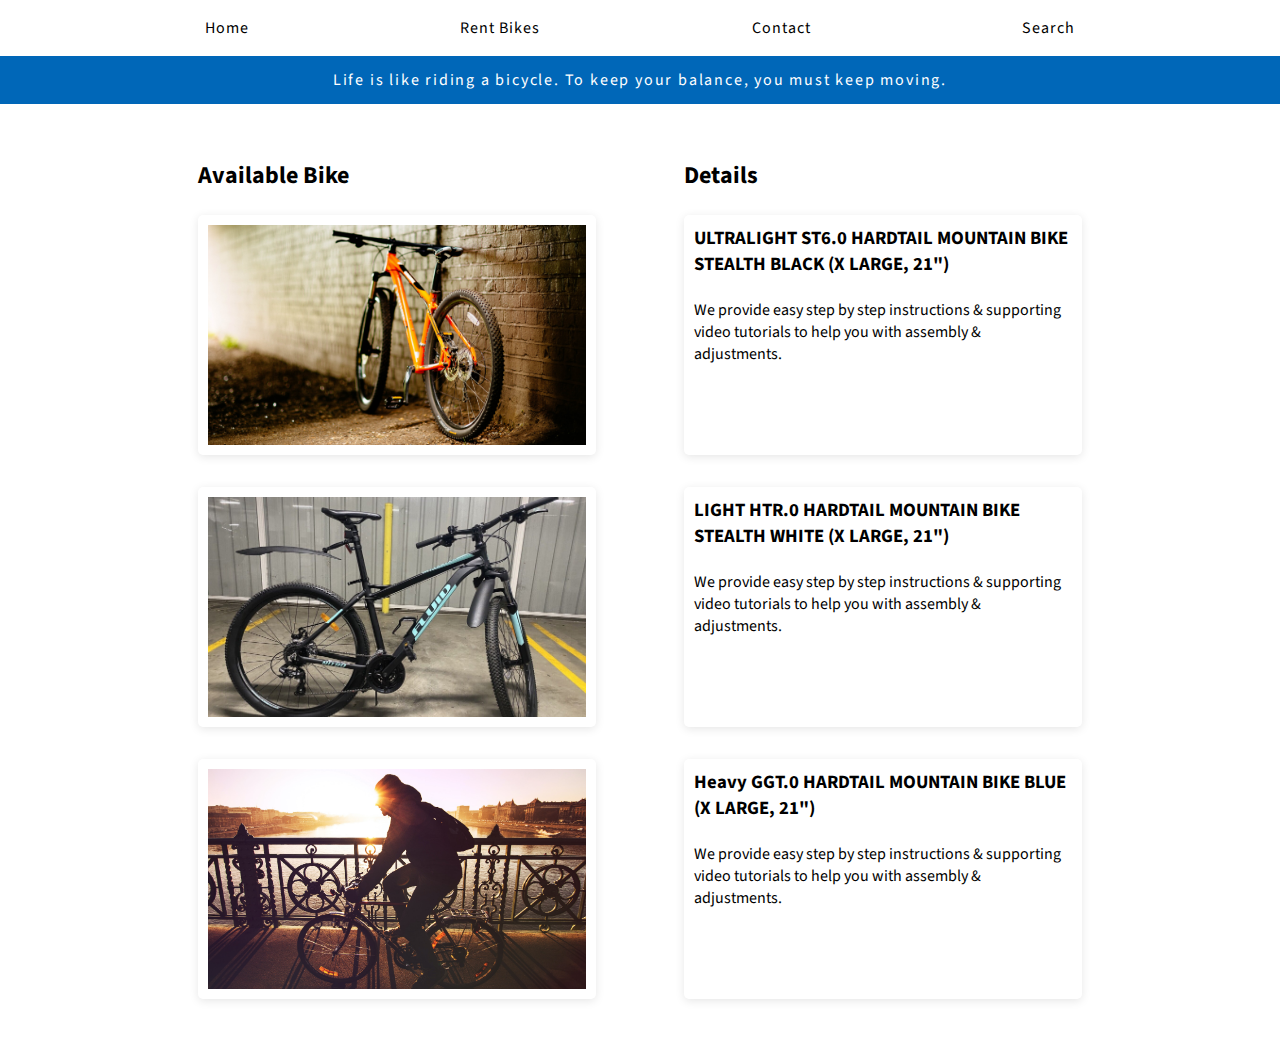
==== bike.html @ 5e746daa "Added contact page, payment/contact animation, formsubmit" ====
<!DOCTYPE html>
<html lang="en">
  <head>
    <meta charset="UTF-8" />
    <meta http-equiv="X-UA-Compatible" content="IE=edge" />
    <meta name="viewport" content="width=device-width, initial-scale=1.0" />
    <title>Site</title>
    <link rel="stylesheet" href="./style.css" />
  </head>
  <body>
    <div id="container">
      <nav class="generic-div-style">
        <ul class="navbar-ul">
          <a href="./index.html">Home</a>
          <a href="./bike.html">Rent Bikes</a>
          <a href="./contact.html">Contact</a>
          <a>Search</a>
        </ul>
      </nav>
      <section class="quote">
        <p>
          Life is like riding a bicycle. To keep your balance, you must keep
          moving.
        </p>
      </section>

      <section class="generic-div-style feature-customise">
        <div class="feature">
          <h2>Available Bike</h2>
          <br />
          <article class="card">
            <img src="./images/bike1.jpg" alt="banner" />
          </article>
          <article class="card">
            <img src="./images/bike2.jpg" alt="banner" />
          </article>
          <article class="card">
            <img src="./images/banner.jpg" alt="banner" />
          </article>
        </div>
        <div class="customise">
          <h2>Details</h2>
          <br />
          <article class="card">
            <h3>
              ULTRALIGHT ST6.0 HARDTAIL MOUNTAIN BIKE STEALTH BLACK (X LARGE,
              21")
            </h3>
            <br />
            <p>
              We provide easy step by step instructions & supporting video
              tutorials to help you with assembly & adjustments.
            </p>
            <br />
            <a href="./payment.html"><button class="buy-btn">Buy</button></a>
          </article>
          <article class="card">
            <h3>
              LIGHT HTR.0 HARDTAIL MOUNTAIN BIKE STEALTH WHITE (X LARGE, 21")
            </h3>
            <br />
            <p>
              We provide easy step by step instructions & supporting video
              tutorials to help you with assembly & adjustments.
            </p>
            <br />
            <a href="./payment.html"><button class="buy-btn">Buy</button></a>
          </article>
          <article class="card">
            <h3>Heavy GGT.0 HARDTAIL MOUNTAIN BIKE BLUE (X LARGE, 21")</h3>
            <br />
            <p>
              We provide easy step by step instructions & supporting video
              tutorials to help you with assembly & adjustments.
            </p>
            <br />
            <a href="./payment.html"><button class="buy-btn">Buy</button></a>
          </article>
        </div>
      </section>
    </div>
  </body>
  <script src="./style2.js"></script>
</html>
---- style.css ----
@import url("https://fonts.googleapis.com/css2?family=Bitter&family=PT+Sans+Narrow&family=Pangolin&family=Rubik:wght@300&family=Source+Code+Pro&family=Source+Sans+Pro&display=swap");

* {
  margin: 0%;
  padding: 0%;
  box-sizing: border-box;
  font-family: "Bitter", serif;
  font-family: "Pangolin", cursive;
  font-family: "PT Sans Narrow", sans-serif;
  font-family: "Rubik", sans-serif;
  font-family: "Source Code Pro", monospace;
  font-family: "Source Sans Pro", sans-serif;
}

a {
  text-decoration: none;
  color: black;
}

#container {
  width: 100vw;
  height: 100vh;
  position: relative;
}

.generic-div-style {
  width: 70vw;
  margin: auto;
}

/* Navbar starts */
.navbar-ul {
  height: 3.5rem;
  padding: 0.8rem;
  display: flex;
  align-items: center;
  justify-content: space-between;
  letter-spacing: 1px;
  font-size: 1rem;
  /* font-weight: bold; */
}

.navbar-ul a:hover {
  color: red;
  cursor: pointer;
  letter-spacing: 1.8px;
  font-weight: bold;
}

/* Quote starts */
.quote {
  height: 3rem;
  background-color: #0067b8;
  padding: 0.5rem;
  color: white;
  display: flex;
  align-items: center;
  justify-content: space-around;
  /* margin-bottom: 2.5rem; */
}

.quote p {
  letter-spacing: 1.8px;
}

/* Banner starts */
.banner {
  height: 40rem;
  margin-bottom: 3rem;
}

img {
  height: 100%;
  width: 100%;
  object-fit: cover;
}

.button-container {
  display: flex;
  justify-content: space-between;
  width: 20%;
}

button {
  background-color: transparent;
  color: black;
  padding: 0.5rem 2.5rem;
  border: 2.2px solid #0067b8;
  cursor: pointer;
}

.button-container button:hover {
  padding: 0.5rem 3.2rem;
}

/* sign in/up form starts */
#form-type {
  letter-spacing: 1.5px;
}

.signup-signin-form {
  background-color: white;
  color: black;
  position: absolute;
  height: auto;
  width: 40%;
  top: 20%;
  left: 0%;
  right: 0%;
  margin: auto;
  display: none;
  z-index: 100;
  padding: 2rem;
  box-shadow: 0 2px 4px rgba(0, 0, 0, 0.2);
}

.payment-form {
  background-color: white;
  color: black;
  position: absolute;
  height: auto;
  width: 40%;
  top: 20%;
  left: 0%;
  right: 0%;
  margin: auto;
  padding: 2rem;
  box-shadow: 0 2px 4px rgba(0, 0, 0, 0.2);
}

register-form {
  max-width: 400px;
  margin: 0 auto;
  background-color: #fff;
  padding: 20px;
  border-radius: 5px;
  box-shadow: 0 2px 4px rgba(0, 0, 0, 0.1);
}

.register-form h2 {
  text-align: center;
  margin-bottom: 20px;
}

.register-form input[type="text"],
.register-form input[type="password"],
.register-form select {
  width: 100%;
  padding: 10px;
  margin-bottom: 15px;
  border: 1px solid #ccc;
  border-radius: 3px;
}

.register-form button {
  width: 100%;
  padding: 10px;
  background-color: #0067b8;
  color: #fff;
  border: none;
  border-radius: 3px;
  cursor: pointer;
}

.register-form button:hover {
  background-color: #0067b8;
}

/* Card starts */
.card {
  width: 100%;
  background-color: #fff;
  border-radius: 5px;
  box-shadow: 0 2px 10px rgba(0, 0, 0, 0.1);
  padding: 10px;
  margin-bottom: 2rem;
  height: 15rem;
}

.card h3 {
  margin-top: 0;
}

.card p {
  margin-bottom: 0;
}

.feature-customise {
  margin-top: 3rem;
  display: flex;
  justify-content: space-between;
  align-items: center;
  padding: 0.4rem;
}

.card:hover {
  animation-name: example;
  animation-duration: 2s;
  animation-fill-mode: forwards;
}

@keyframes example {
  from {
  }
  to {
    transform: scale(0.9);
  }
}

.feature {
  width: 45%;
}

.customise {
  width: 45%;
}

/* Mobile view */
@media only screen and (max-width: 767px) {
  #container {
    width: 100vw;
  }

  .generic-div-style {
    width: 100vw;
  }

  .navbar-ul {
    padding: 0.2rem;
    font-size: 0.8rem;
  }

  .banner {
    height: 20rem;
    margin-bottom: 2rem;
  }

  .quote p {
    font-size: 0.7rem;
    letter-spacing: 0.3px;
  }

  .button-container {
    width: 70%;
  }

  .feature-customise {
    display: block;
    padding: 0.8rem;
  }

  .feature {
    width: 100%;
  }

  .customise {
    width: 100%;
  }

  .signup-signin-form {
    padding: 0.8rem;
  }

  /* .payment-form{
    height: auto;
  } */
}
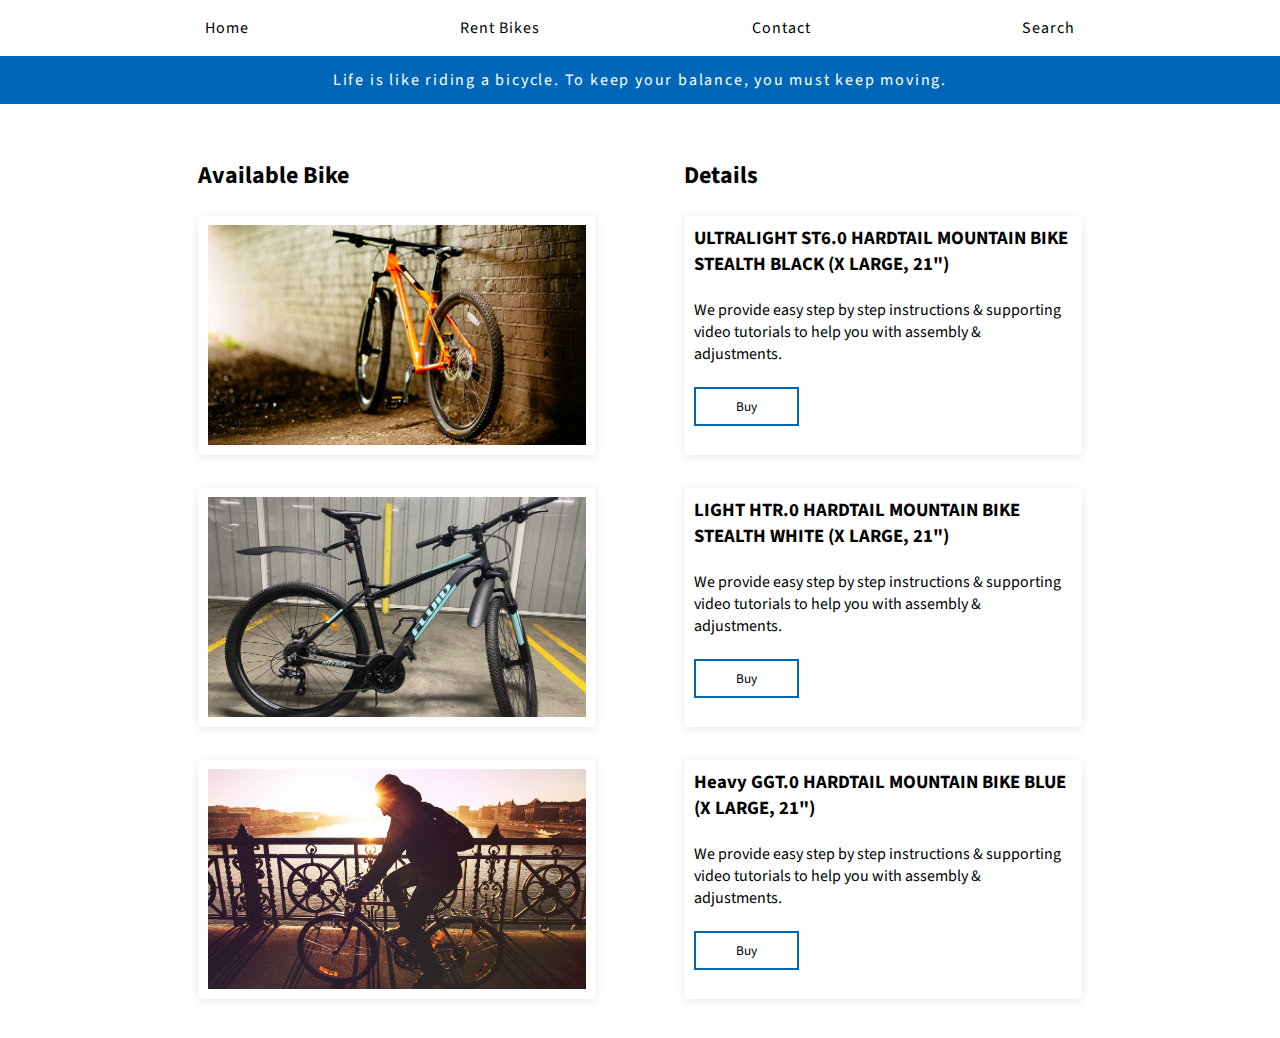
==== commit ffb9dc4e: "Added hamburger menu" ====
--- a/bike.html
+++ b/bike.html
@@ -9,7 +9,19 @@
   </head>
   <body>
     <div id="container">
+      <section class="hamburger-navbar">
+        <ul>
+          <a id="hamburger-close">X</a>
+          <a href="./index.html">Home</a>
+          <a href="./bike.html">Rent Bikes</a>
+          <a href="./contact.html">Contact</a>
+          <a>Search</a>
+        </ul>
+      </section>
       <nav class="generic-div-style">
+        <div id="hamburger-div">
+          <img id="hamburger-icon" src="./images/hamburger2.png" />
+        </div>
         <ul class="navbar-ul">
           <a href="./index.html">Home</a>
           <a href="./bike.html">Rent Bikes</a>
@@ -80,5 +92,6 @@
       </section>
     </div>
   </body>
+  <script src="./style.js"></script>
   <script src="./style2.js"></script>
 </html>
--- a/style.css
+++ b/style.css
@@ -26,6 +26,41 @@
 .generic-div-style {
   width: 70vw;
   margin: auto;
+}
+
+.hamburger-navbar {
+  z-index: 200;
+  background-color: whitesmoke;
+  position: absolute;
+  height: 100%;
+  width: 50%;
+  box-shadow: 0 2px 4px rgba(0, 0, 0, 0.2);
+  display: none;
+  right: 0;
+}
+
+.hamburger-navbar a {
+  display: block;
+  padding: 1.5rem 0.8rem;
+  font-size: 1.2rem;
+  letter-spacing: 1.8px;
+  cursor: pointer;
+}
+
+#hamburger-div  {
+  display: none;
+  padding: 0.4rem;
+}
+
+#hamburger-icon {
+  display: block;
+  height: 1.6rem;
+  width: 1.6rem;
+}
+
+#hamburger-close {
+  text-align: left;
+  color: red;
 }
 
 /* Navbar starts */
@@ -226,8 +261,7 @@
   }
 
   .navbar-ul {
-    padding: 0.2rem;
-    font-size: 0.8rem;
+    display: none;
   }
 
   .banner {
@@ -261,6 +295,14 @@
     padding: 0.8rem;
   }
 
+  #hamburger-div  {
+    display: block;
+  }
+
+  /* .hamburger-navbar{
+    display: block;
+  } */
+
   /* .payment-form{
     height: auto;
   } */
